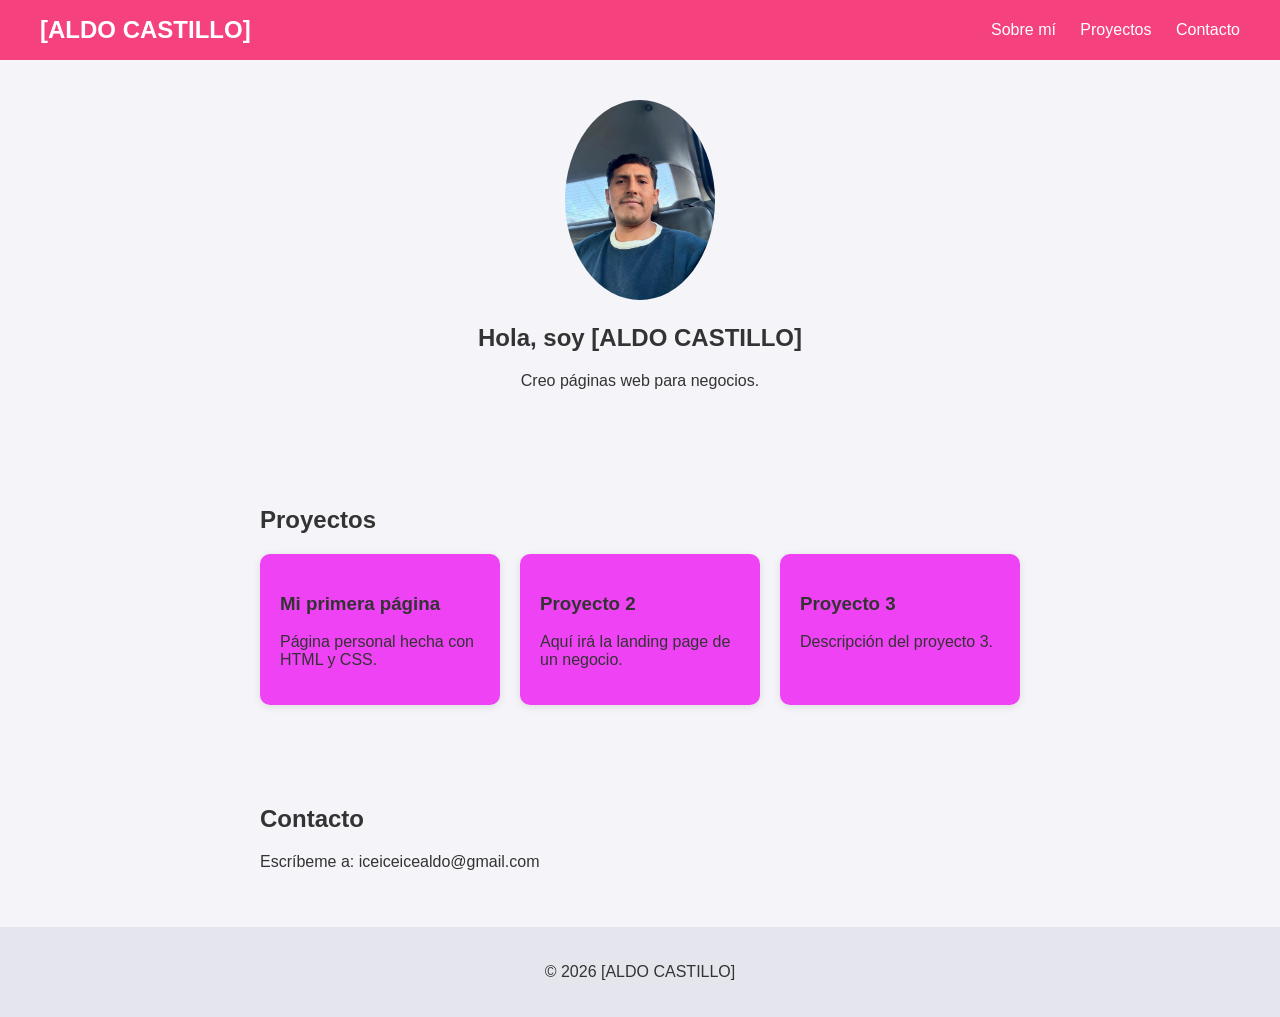
==== index.html @ c1fbe322 "Primera versión de mi portafolio" ====
<!DOCTYPE html>
<html lang="es">
<head>
  <meta charset="UTF-8">
  <meta name="viewport" content="width=device-width, initial-scale=1.0">
  <title>Mi portafolio</title>
  <link rel="stylesheet" href="style.css">
</head>
<body>

  <header>
    <h2 class="logo">[ALDO CASTILLO]</h2>
    <nav>
      <a href="#sobre-mi">Sobre mí</a>
      <a href="#proyectos">Proyectos</a>
      <a href="#contacto">Contacto</a>
    </nav>
  </header>

  <main>
    <section id="sobre-mi">
      <img src="foto.jpeg" alt="Foto de perfil">
      <h1>Hola, soy [ALDO CASTILLO]</h1>
      <p>Creo páginas web para negocios.</p>
    </section>

    <section id="proyectos">
      <h2>Proyectos</h2>
      <div class="tarjetas">
        <div class="tarjeta">
          <h3>Mi primera página</h3>
          <p>Página personal hecha con HTML y CSS.</p>
        </div>
        <div class="tarjeta">
          <h3>Proyecto 2</h3>
          <p>Aquí irá la landing page de un negocio.</p>
        </div>
        <div class="tarjeta">
          <h3>Proyecto 3</h3>
          <p>Descripción del proyecto 3.</p>
      </div>
    </section>

    <section id="contacto">
      <h2>Contacto</h2>
      <p>Escríbeme a: iceiceicealdo@gmail.com</p>
    </section>
  </main>

  <footer>
    <p>© 2026 [ALDO CASTILLO]</p>
  </footer>

</body>
</html>
---- style.css ----
* {
  box-sizing: border-box;
}

html {
  scroll-behavior: smooth;
}

body {
  font-family: Arial, sans-serif;
  background-color: #f4f4f9;
  color: #333333;
  margin: 0;
}

header {
  display: flex;
  justify-content: space-between;
  align-items: center;
  background-color: #f5427e;
  padding: 16px 40px;
}

.logo {
  color: white;
  margin: 0;
}

nav a {
  color: white;
  text-decoration: none;
  margin-left: 20px;
}

nav a:hover {
  text-decoration: underline;
}

section {
  max-width: 800px;
  margin: 0 auto;
  padding: 40px 20px;
}

#sobre-mi {
  text-align: center;
}

img {
  width: 150px;
  border-radius: 50%;
}

.tarjetas {
  display: flex;
  gap: 20px;
  flex-wrap: wrap;
}

.tarjeta {
  flex: 1 1 200px;
  background-color: #ef42f5;
  padding: 20px;
  border-radius: 10px;
  box-shadow: 0 2px 8px rgba(0, 0, 0, 0.1);
}

footer {
  text-align: center;
  padding: 20px;
  background-color: #e5e5ee;
}
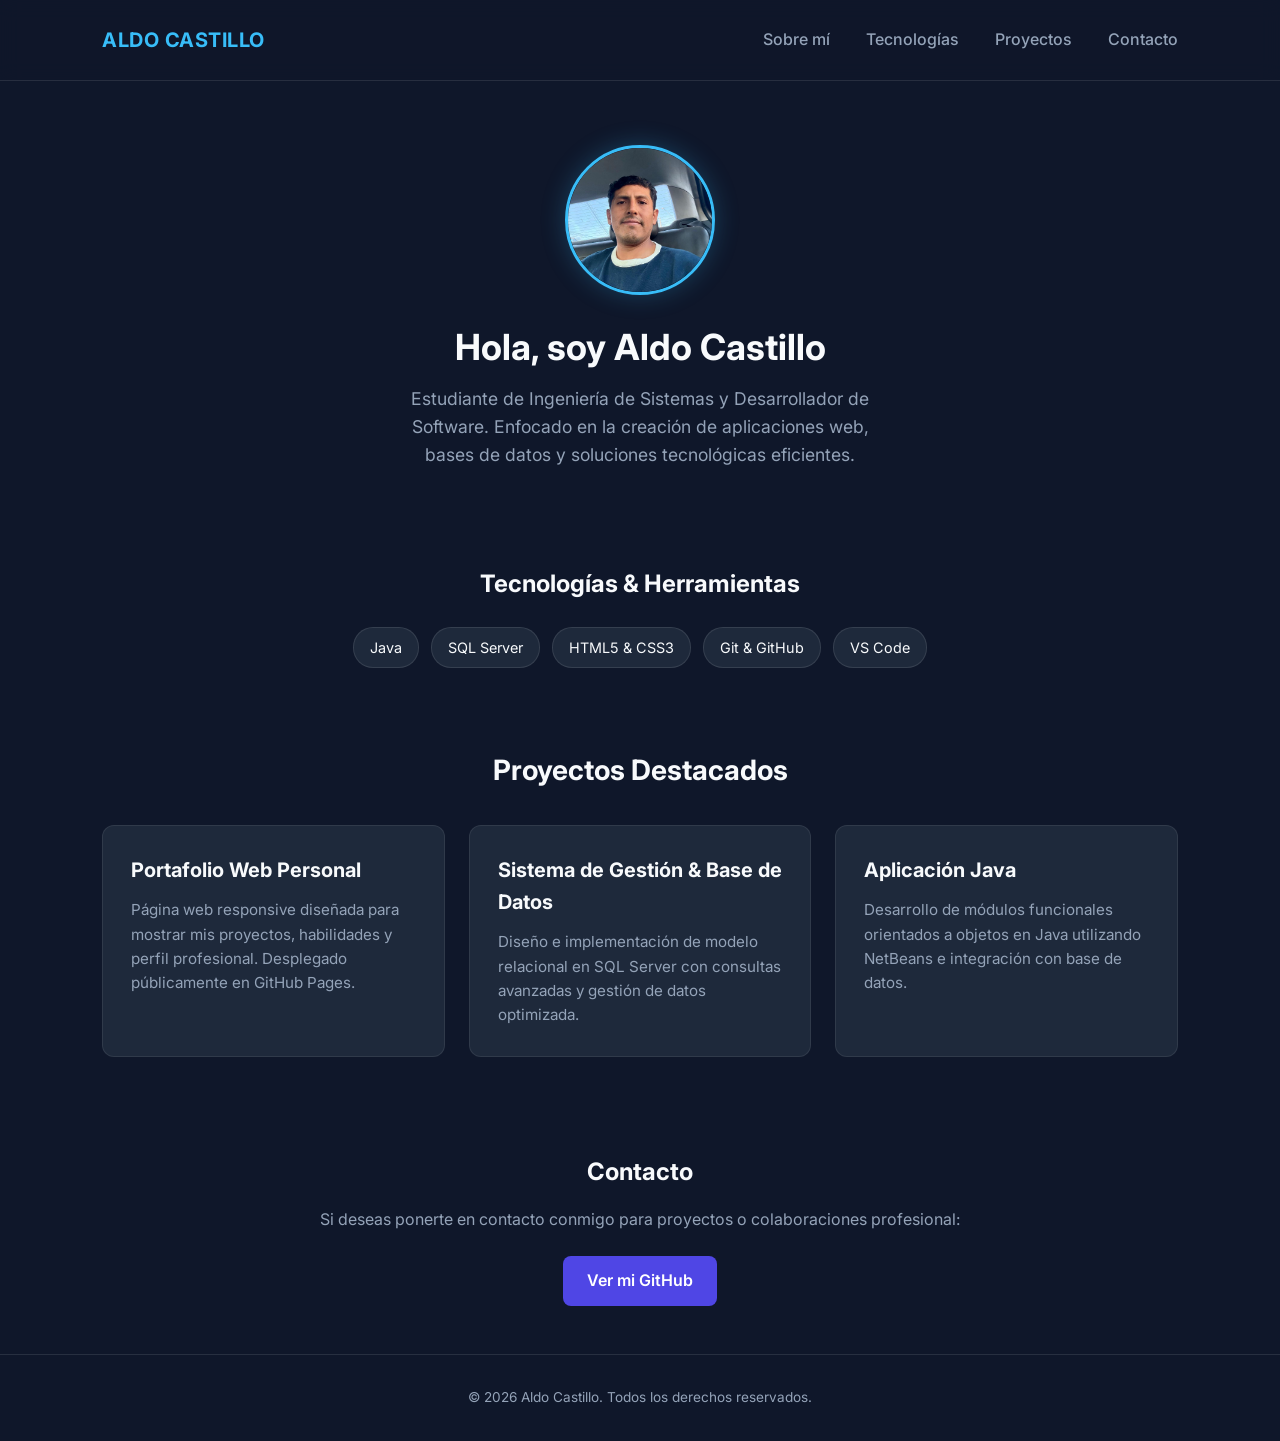
==== commit 27103887: "Estructura profesional de contenido protegida" ====
--- a/index.html
+++ b/index.html
@@ -1,55 +1,73 @@
 <!DOCTYPE html>
 <html lang="es">
 <head>
-  <meta charset="UTF-8">
-  <meta name="viewport" content="width=device-width, initial-scale=1.0">
-  <title>Mi portafolio</title>
-  <link rel="stylesheet" href="style.css">
+    <meta charset="UTF-8">
+    <meta name="viewport" content="width=device-width, initial-scale=1.0">
+    <title>Aldo Castillo | Portafolio Profesional</title>
+    <link rel="stylesheet" href="style.css">
 </head>
 <body>
 
-  <header>
-    <h2 class="logo">[ALDO CASTILLO]</h2>
-    <nav>
-      <a href="#sobre-mi">Sobre mí</a>
-      <a href="#proyectos">Proyectos</a>
-      <a href="#contacto">Contacto</a>
-    </nav>
-  </header>
+    <!-- Encabezado y Navegación -->
+    <header>
+        <div class="logo">ALDO CASTILLO</div>
+        <nav>
+            <a href="#sobre-mi">Sobre mí</a>
+            <a href="#tecnologias">Tecnologías</a>
+            <a href="#proyectos">Proyectos</a>
+            <a href="#contacto">Contacto</a>
+        </nav>
+    </header>
 
-  <main>
-    <section id="sobre-mi">
-      <img src="foto.jpeg" alt="Foto de perfil">
-      <h1>Hola, soy [ALDO CASTILLO]</h1>
-      <p>Creo páginas web para negocios.</p>
+    <!-- Sección Principal / Bienvenida -->
+    <section id="sobre-mi" class="hero">
+        <img src="foto.jpeg" alt="Foto de Aldo Castillo">
+        <h2>Hola, soy Aldo Castillo</h2>
+        <p>Estudiante de Ingeniería de Sistemas y Desarrollador de Software. Enfocado en la creación de aplicaciones web, bases de datos y soluciones tecnológicas eficientes.</p>
     </section>
 
-    <section id="proyectos">
-      <h2>Proyectos</h2>
-      <div class="tarjetas">
-        <div class="tarjeta">
-          <h3>Mi primera página</h3>
-          <p>Página personal hecha con HTML y CSS.</p>
+    <!-- Sección Habilidades y Tecnologías -->
+    <section id="tecnologias" style="padding: 2rem 8%; text-align: center;">
+        <h3 style="margin-bottom: 1.5rem; font-size: 1.5rem;">Tecnologías & Herramientas</h3>
+        <div style="display: flex; flex-wrap: wrap; justify-content: center; gap: 0.75rem;">
+            <span style="background: #1E293B; padding: 0.5rem 1rem; border-radius: 20px; font-size: 0.9rem; border: 1px solid rgba(255,255,255,0.1);">Java</span>
+            <span style="background: #1E293B; padding: 0.5rem 1rem; border-radius: 20px; font-size: 0.9rem; border: 1px solid rgba(255,255,255,0.1);">SQL Server</span>
+            <span style="background: #1E293B; padding: 0.5rem 1rem; border-radius: 20px; font-size: 0.9rem; border: 1px solid rgba(255,255,255,0.1);">HTML5 & CSS3</span>
+            <span style="background: #1E293B; padding: 0.5rem 1rem; border-radius: 20px; font-size: 0.9rem; border: 1px solid rgba(255,255,255,0.1);">Git & GitHub</span>
+            <span style="background: #1E293B; padding: 0.5rem 1rem; border-radius: 20px; font-size: 0.9rem; border: 1px solid rgba(255,255,255,0.1);">VS Code</span>
         </div>
-        <div class="tarjeta">
-          <h3>Proyecto 2</h3>
-          <p>Aquí irá la landing page de un negocio.</p>
-        </div>
-        <div class="tarjeta">
-          <h3>Proyecto 3</h3>
-          <p>Descripción del proyecto 3.</p>
-      </div>
     </section>
 
-    <section id="contacto">
-      <h2>Contacto</h2>
-      <p>Escríbeme a: iceiceicealdo@gmail.com</p>
+    <!-- Sección de Proyectos -->
+    <section id="proyectos" class="proyectos-container">
+        <h3>Proyectos Destacados</h3>
+        <div class="grid-proyectos">
+            <div class="card">
+                <h4>Portafolio Web Personal</h4>
+                <p>Página web responsive diseñada para mostrar mis proyectos, habilidades y perfil profesional. Desplegado públicamente en GitHub Pages.</p>
+            </div>
+            <div class="card">
+                <h4>Sistema de Gestión & Base de Datos</h4>
+                <p>Diseño e implementación de modelo relacional en SQL Server con consultas avanzadas y gestión de datos optimizada.</p>
+            </div>
+            <div class="card">
+                <h4>Aplicación Java</h4>
+                <p>Desarrollo de módulos funcionales orientados a objetos en Java utilizando NetBeans e integración con base de datos.</p>
+            </div>
+        </div>
     </section>
-  </main>
 
-  <footer>
-    <p>© 2026 [ALDO CASTILLO]</p>
-  </footer>
+    <!-- Sección de Contacto (Protegiendo tu Privacidad) -->
+    <section id="contacto" style="padding: 3rem 8%; text-align: center;">
+        <h3 style="margin-bottom: 1rem; font-size: 1.5rem;">Contacto</h3>
+        <p style="color: var(--text-secondary); margin-bottom: 1.5rem;">Si deseas ponerte en contacto conmigo para proyectos o colaboraciones profesional:</p>
+        <a href="https://github.com/iceiceicealdo-art" target="_blank" style="display: inline-block; background-color: var(--primary); color: white; padding: 0.75rem 1.5rem; border-radius: 8px; text-decoration: none; font-weight: 600;">Ver mi GitHub</a>
+    </section>
+
+    <!-- Pie de página -->
+    <footer style="text-align: center; padding: 2rem; border-top: 1px solid rgba(255,255,255,0.1); color: var(--text-secondary); font-size: 0.85rem;">
+        <p>&copy; 2026 Aldo Castillo. Todos los derechos reservados.</p>
+    </footer>
 
 </body>
 </html>
--- a/style.css
+++ b/style.css
@@ -1,72 +1,147 @@
-* {
-  box-sizing: border-box;
+/* Importar fuente moderna desde Google Fonts */
+@import url('https://fonts.googleapis.com/css2?family=Inter:wght@300;400;600;700&display=swap');
+
+:root {
+    --primary: #4F46E5;        /* Azul violeta moderno */
+    --primary-hover: #4338CA;  /* Tono más oscuro al pasar el cursor */
+    --bg-main: #0F172A;        /* Fondo oscuro elegante */
+    --bg-card: #1E293B;        /* Fondo de las tarjetas de proyectos */
+    --text-primary: #F8FAFC;   /* Texto principal claro */
+    --text-secondary: #94A3B8; /* Texto secundario suave */
+    --accent: #38BDF8;        /* Azul cian para detalles destacados */
 }
 
-html {
-  scroll-behavior: smooth;
+* {
+    margin: 0;
+    padding: 0;
+    box-sizing: border-box;
+    font-family: 'Inter', system-ui, -apple-system, sans-serif;
 }
 
 body {
-  font-family: Arial, sans-serif;
-  background-color: #f4f4f9;
-  color: #333333;
-  margin: 0;
+    background-color: var(--bg-main);
+    color: var(--text-primary);
+    line-height: 1.6;
 }
 
+/* Header & Navegación */
 header {
-  display: flex;
-  justify-content: space-between;
-  align-items: center;
-  background-color: #f5427e;
-  padding: 16px 40px;
+    display: flex;
+    justify-content: space-between;
+    align-items: center;
+    padding: 1.5rem 8%;
+    background-color: rgba(15, 23, 42, 0.8);
+    backdrop-filter: blur(10px);
+    position: sticky;
+    top: 0;
+    z-index: 100;
+    border-bottom: 1px solid rgba(255, 255, 255, 0.1);
 }
 
-.logo {
-  color: white;
-  margin: 0;
+header h1, header .logo {
+    font-size: 1.25rem;
+    font-weight: 700;
+    color: var(--accent);
+    letter-spacing: 0.5px;
 }
 
 nav a {
-  color: white;
-  text-decoration: none;
-  margin-left: 20px;
+    color: var(--text-secondary);
+    text-decoration: none;
+    margin-left: 2rem;
+    font-weight: 500;
+    transition: color 0.3s ease;
 }
 
 nav a:hover {
-  text-decoration: underline;
+    color: var(--text-primary);
 }
 
-section {
-  max-width: 800px;
-  margin: 0 auto;
-  padding: 40px 20px;
+/* Sección Principal / Hero */
+.hero, section:first-of-type {
+    display: flex;
+    flex-direction: column;
+    align-items: center;
+    justify-content: center;
+    text-align: center;
+    padding: 4rem 2rem;
 }
 
-#sobre-mi {
-  text-align: center;
+.hero img, img[src*="foto"] {
+    width: 150px;
+    height: 150px;
+    border-radius: 50%;
+    object-fit: cover;
+    border: 3px solid var(--accent);
+    box-shadow: 0 0 25px rgba(56, 189, 248, 0.25);
+    margin-bottom: 1.5rem;
 }
 
-img {
-  width: 150px;
-  border-radius: 50%;
+.hero h2, section:first-of-type h2 {
+    font-size: 2.25rem;
+    font-weight: 700;
+    margin-bottom: 0.5rem;
 }
 
-.tarjetas {
-  display: flex;
-  gap: 20px;
-  flex-wrap: wrap;
+.hero p, section:first-of-type p {
+    color: var(--text-secondary);
+    font-size: 1.1rem;
+    max-width: 500px;
 }
 
-.tarjeta {
-  flex: 1 1 200px;
-  background-color: #ef42f5;
-  padding: 20px;
-  border-radius: 10px;
-  box-shadow: 0 2px 8px rgba(0, 0, 0, 0.1);
+/* Sección Proyectos */
+#proyectos, .proyectos-container {
+    padding: 3rem 8%;
 }
 
-footer {
-  text-align: center;
-  padding: 20px;
-  background-color: #e5e5ee;
+#proyectos h3, .proyectos-container h2 {
+    font-size: 1.75rem;
+    margin-bottom: 2rem;
+    color: var(--text-primary);
+    text-align: center;
+}
+
+/* Grid de tarjetas */
+.grid-proyectos, section#proyectos > div {
+    display: grid;
+    grid-template-columns: repeat(auto-fit, minmax(280px, 1fr));
+    gap: 1.5rem;
+}
+
+/* Estilo individual de tarjeta */
+.card, .grid-proyectos > div, section#proyectos > div > div {
+    background-color: var(--bg-card);
+    border: 1px solid rgba(255, 255, 255, 0.08);
+    border-radius: 12px;
+    padding: 1.75rem;
+    transition: transform 0.3s ease, box-shadow 0.3s ease;
+}
+
+.card:hover, .grid-proyectos > div:hover {
+    transform: translateY(-5px);
+    box-shadow: 0 10px 20px rgba(0, 0, 0, 0.4);
+    border-color: var(--primary);
+}
+
+.card h4, .card h3 {
+    color: var(--text-primary);
+    font-size: 1.25rem;
+    margin-bottom: 0.75rem;
+}
+
+.card p {
+    color: var(--text-secondary);
+    font-size: 0.95rem;
+}
+
+/* Adaptación para pantallas móviles */
+@media (max-width: 768px) {
+    header {
+        flex-direction: column;
+        gap: 1rem;
+    }
+    
+    nav a {
+        margin: 0 0.75rem;
+    }
 }
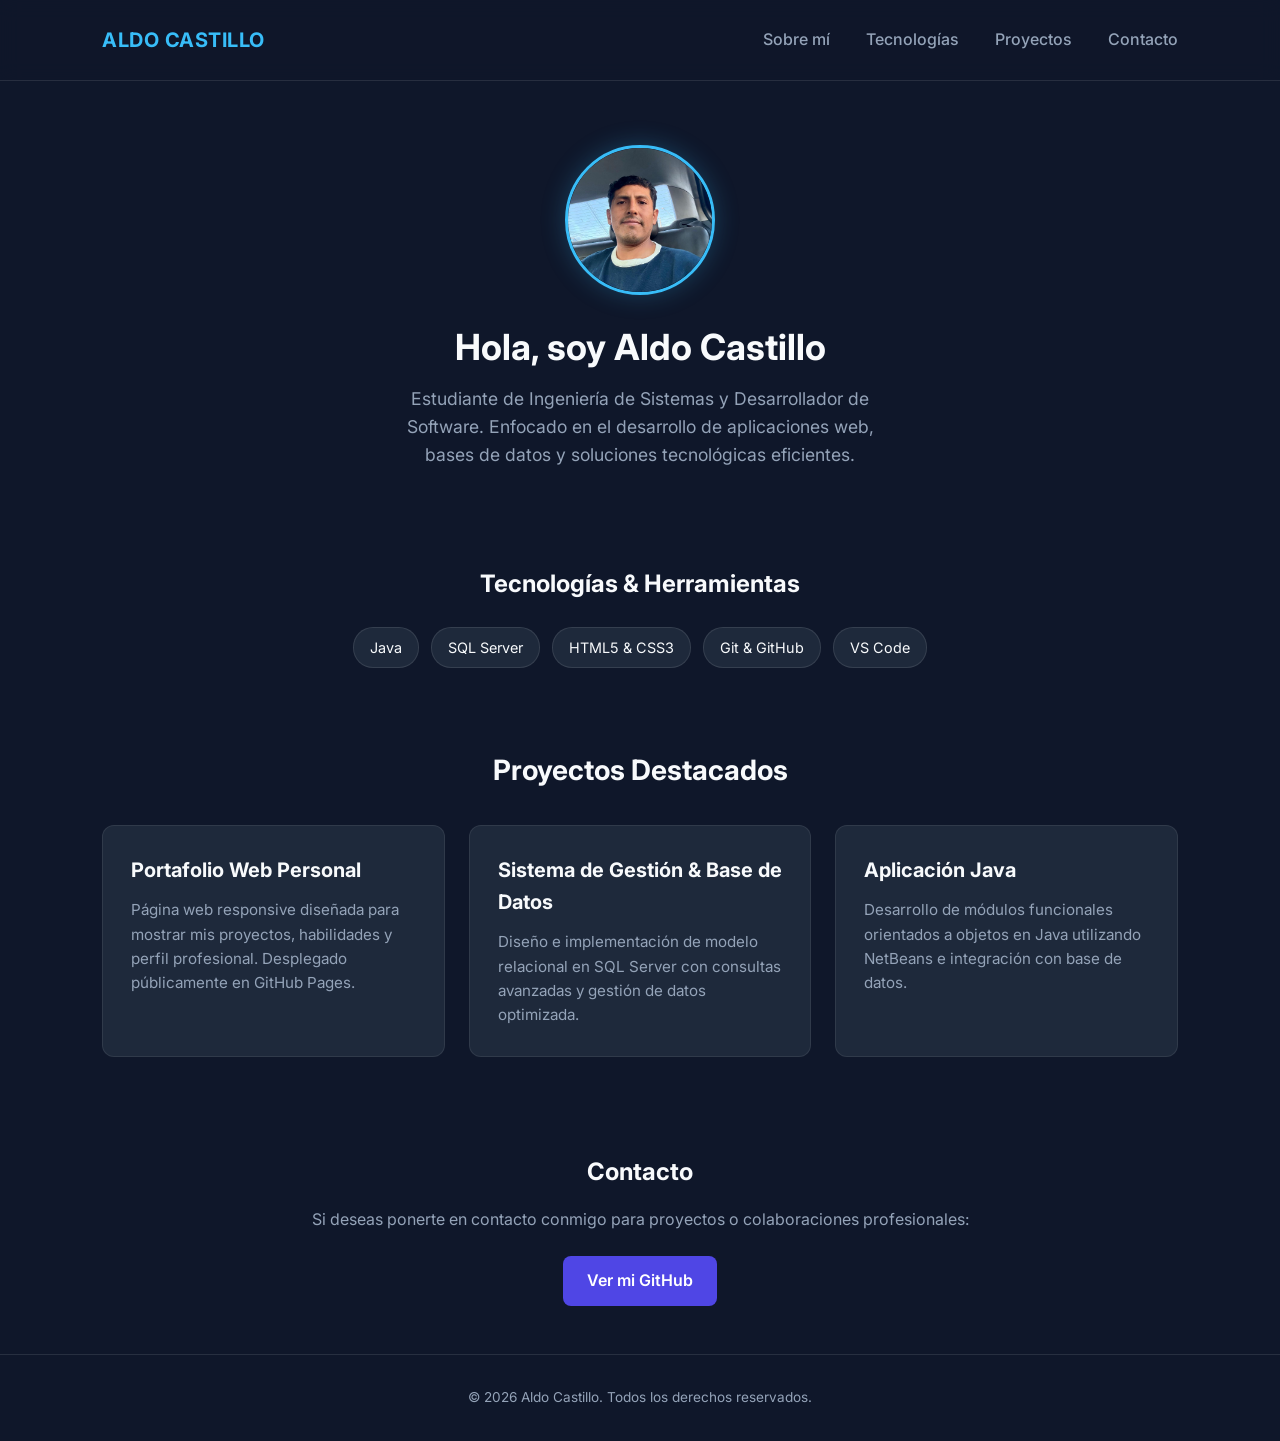
==== commit 7a35a580: "Eliminar corchetes y proteger correo personal" ====
--- a/index.html
+++ b/index.html
@@ -3,7 +3,7 @@
 <head>
     <meta charset="UTF-8">
     <meta name="viewport" content="width=device-width, initial-scale=1.0">
-    <title>Aldo Castillo | Portafolio Profesional</title>
+    <title>Aldo Castillo | Portafolio</title>
     <link rel="stylesheet" href="style.css">
 </head>
 <body>
@@ -19,14 +19,14 @@
         </nav>
     </header>
 
-    <!-- Sección Principal / Bienvenida -->
+    <!-- Sección Principal -->
     <section id="sobre-mi" class="hero">
         <img src="foto.jpeg" alt="Foto de Aldo Castillo">
         <h2>Hola, soy Aldo Castillo</h2>
-        <p>Estudiante de Ingeniería de Sistemas y Desarrollador de Software. Enfocado en la creación de aplicaciones web, bases de datos y soluciones tecnológicas eficientes.</p>
+        <p>Estudiante de Ingeniería de Sistemas y Desarrollador de Software. Enfocado en el desarrollo de aplicaciones web, bases de datos y soluciones tecnológicas eficientes.</p>
     </section>
 
-    <!-- Sección Habilidades y Tecnologías -->
+    <!-- Sección Tecnologías -->
     <section id="tecnologias" style="padding: 2rem 8%; text-align: center;">
         <h3 style="margin-bottom: 1.5rem; font-size: 1.5rem;">Tecnologías & Herramientas</h3>
         <div style="display: flex; flex-wrap: wrap; justify-content: center; gap: 0.75rem;">
@@ -38,7 +38,7 @@
         </div>
     </section>
 
-    <!-- Sección de Proyectos -->
+    <!-- Sección Proyectos -->
     <section id="proyectos" class="proyectos-container">
         <h3>Proyectos Destacados</h3>
         <div class="grid-proyectos">
@@ -57,10 +57,10 @@
         </div>
     </section>
 
-    <!-- Sección de Contacto (Protegiendo tu Privacidad) -->
+    <!-- Sección Contacto (Protegiendo tu Privacidad) -->
     <section id="contacto" style="padding: 3rem 8%; text-align: center;">
         <h3 style="margin-bottom: 1rem; font-size: 1.5rem;">Contacto</h3>
-        <p style="color: var(--text-secondary); margin-bottom: 1.5rem;">Si deseas ponerte en contacto conmigo para proyectos o colaboraciones profesional:</p>
+        <p style="color: var(--text-secondary); margin-bottom: 1.5rem;">Si deseas ponerte en contacto conmigo para proyectos o colaboraciones profesionales:</p>
         <a href="https://github.com/iceiceicealdo-art" target="_blank" style="display: inline-block; background-color: var(--primary); color: white; padding: 0.75rem 1.5rem; border-radius: 8px; text-decoration: none; font-weight: 600;">Ver mi GitHub</a>
     </section>
 
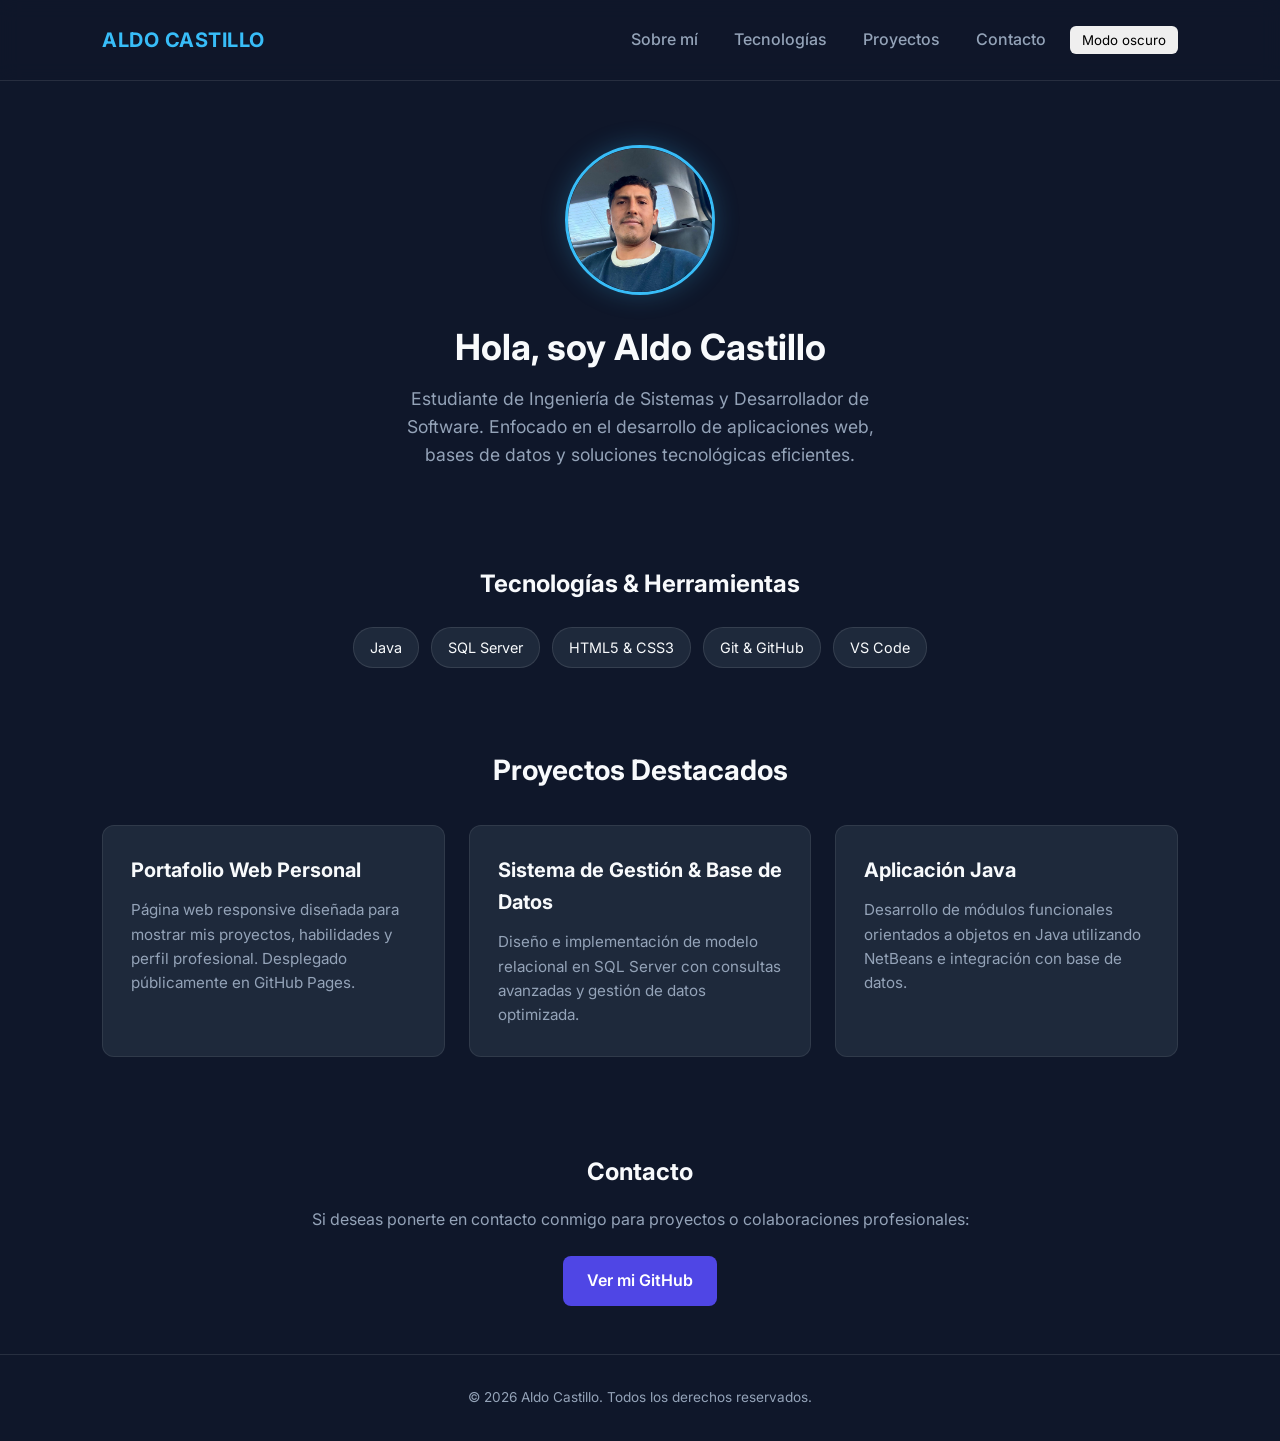
==== commit 9dbba042: "Practica de javaScript con boton de tema" ====
--- a/index.html
+++ b/index.html
@@ -16,6 +16,7 @@
             <a href="#tecnologias">Tecnologías</a>
             <a href="#proyectos">Proyectos</a>
             <a href="#contacto">Contacto</a>
+            <button id="btn-tema">Modo oscuro</button>
         </nav>
     </header>
 
@@ -69,5 +70,8 @@
         <p>&copy; 2026 Aldo Castillo. Todos los derechos reservados.</p>
     </footer>
 
+      <script src="script.js"></script>
+
+
 </body>
 </html>
--- a/style.css
+++ b/style.css
@@ -144,4 +144,21 @@
     nav a {
         margin: 0 0.75rem;
     }
+}
+#btn-tema {
+  margin-left: 20px;
+  padding: 6px 12px;
+  border: none;
+  border-radius: 6px;
+  cursor: pointer;
+}
+
+body.oscuro {
+  background-color: #1e1e2e;
+  color: #f0f0f0;
+}
+
+body.oscuro .tarjeta,
+body.oscuro footer {
+  background-color: #2b2b3d;
 }
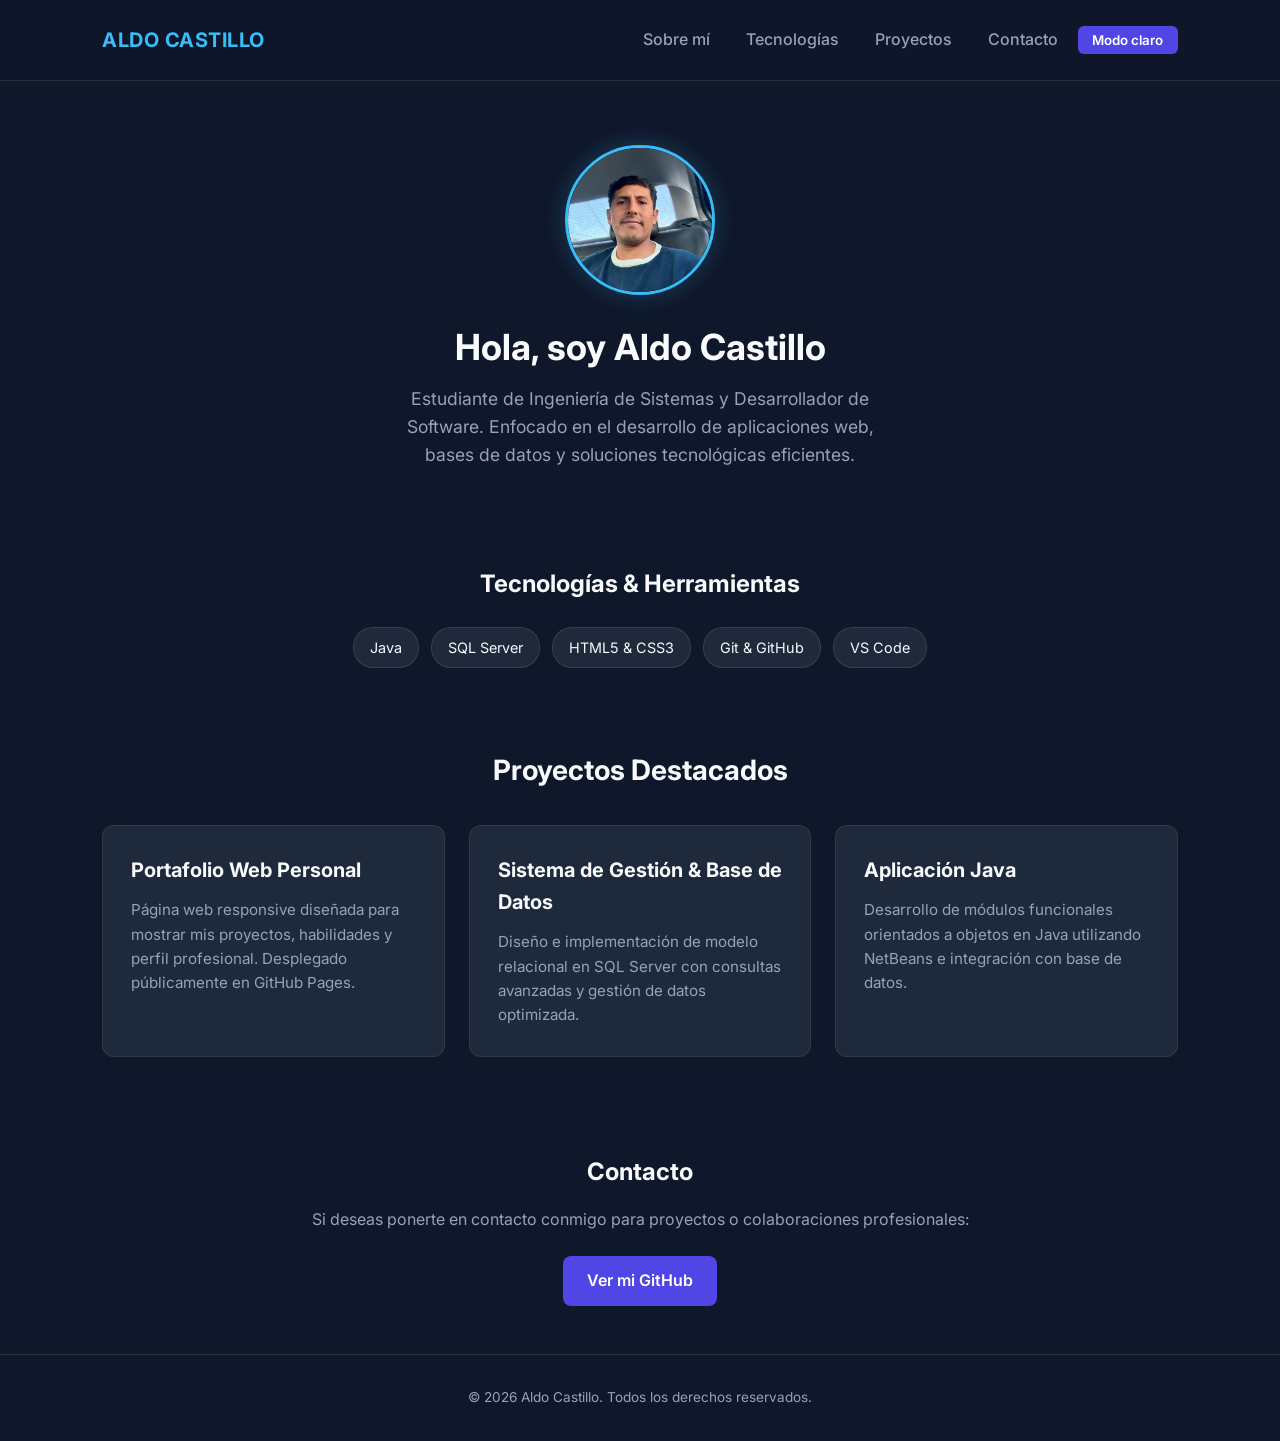
==== commit a610ee1a: "Modo claro completo com prioridad de colores" ====
--- a/index.html
+++ b/index.html
@@ -16,7 +16,7 @@
             <a href="#tecnologias">Tecnologías</a>
             <a href="#proyectos">Proyectos</a>
             <a href="#contacto">Contacto</a>
-            <button id="btn-tema">Modo oscuro</button>
+            <button id="btn-tema">Modo  claro</button>
         </nav>
     </header>
 
--- a/style.css
+++ b/style.css
@@ -145,20 +145,72 @@
         margin: 0 0.75rem;
     }
 }
+/* Estilo del botón en el menú */
 #btn-tema {
-  margin-left: 20px;
-  padding: 6px 12px;
-  border: none;
-  border-radius: 6px;
-  cursor: pointer;
-}
-
-body.oscuro {
-  background-color: #1e1e2e;
-  color: #f0f0f0;
-}
-
-body.oscuro .tarjeta,
-body.oscuro footer {
-  background-color: #2b2b3d;
+    background-color: var(--primary);
+    color: #ffffff;
+    border: none;
+    padding: 0.4rem 0.9rem;
+    border-radius: 6px;
+    cursor: pointer;
+    font-weight: 600;
+    margin-left: 1rem;
+    transition: background-color 0.3s ease;
+}
+
+#btn-tema:hover {
+    background-color: var(--primary-hover);
+}
+
+/* --- MODO CLARO COMPLETO --- */
+body.modo-claro {
+    background-color: #F8FAFC !important;
+    color: #0F172A !important;
+}
+
+/* Cambiar encabezado y navegación */
+body.modo-claro header {
+    background-color: rgba(255, 255, 255, 0.95) !important;
+    border-bottom: 1px solid #E2E8F0 !important;
+}
+
+body.modo-claro nav a {
+    color: #334155 !important;
+}
+
+body.modo-claro nav a:hover {
+    color: #0F172A !important;
+}
+
+/* Cambiar textos de la sección Hero / Sobre mí */
+body.modo-claro .hero h2,
+body.modo-claro h2,
+body.modo-claro h3,
+body.modo-claro h4 {
+    color: #0F172A !important;
+}
+
+body.modo-claro .hero p,
+body.modo-claro p {
+    color: #475569 !important;
+}
+
+/* Cambiar tarjetas de proyectos */
+body.modo-claro .card {
+    background-color: #FFFFFF !important;
+    border: 1px solid #E2E8F0 !important;
+    box-shadow: 0 4px 12px rgba(0, 0, 0, 0.05) !important;
+}
+
+/* Cambiar etiquetas de tecnologías */
+body.modo-claro #tecnologias span {
+    background-color: #E2E8F0 !important;
+    color: #1E293B !important;
+    border: 1px solid #CBD5E1 !important;
+}
+
+/* Cambiar el pie de página */
+body.modo-claro footer {
+    border-top: 1px solid #E2E8F0 !important;
+    color: #64748B !important;
 }
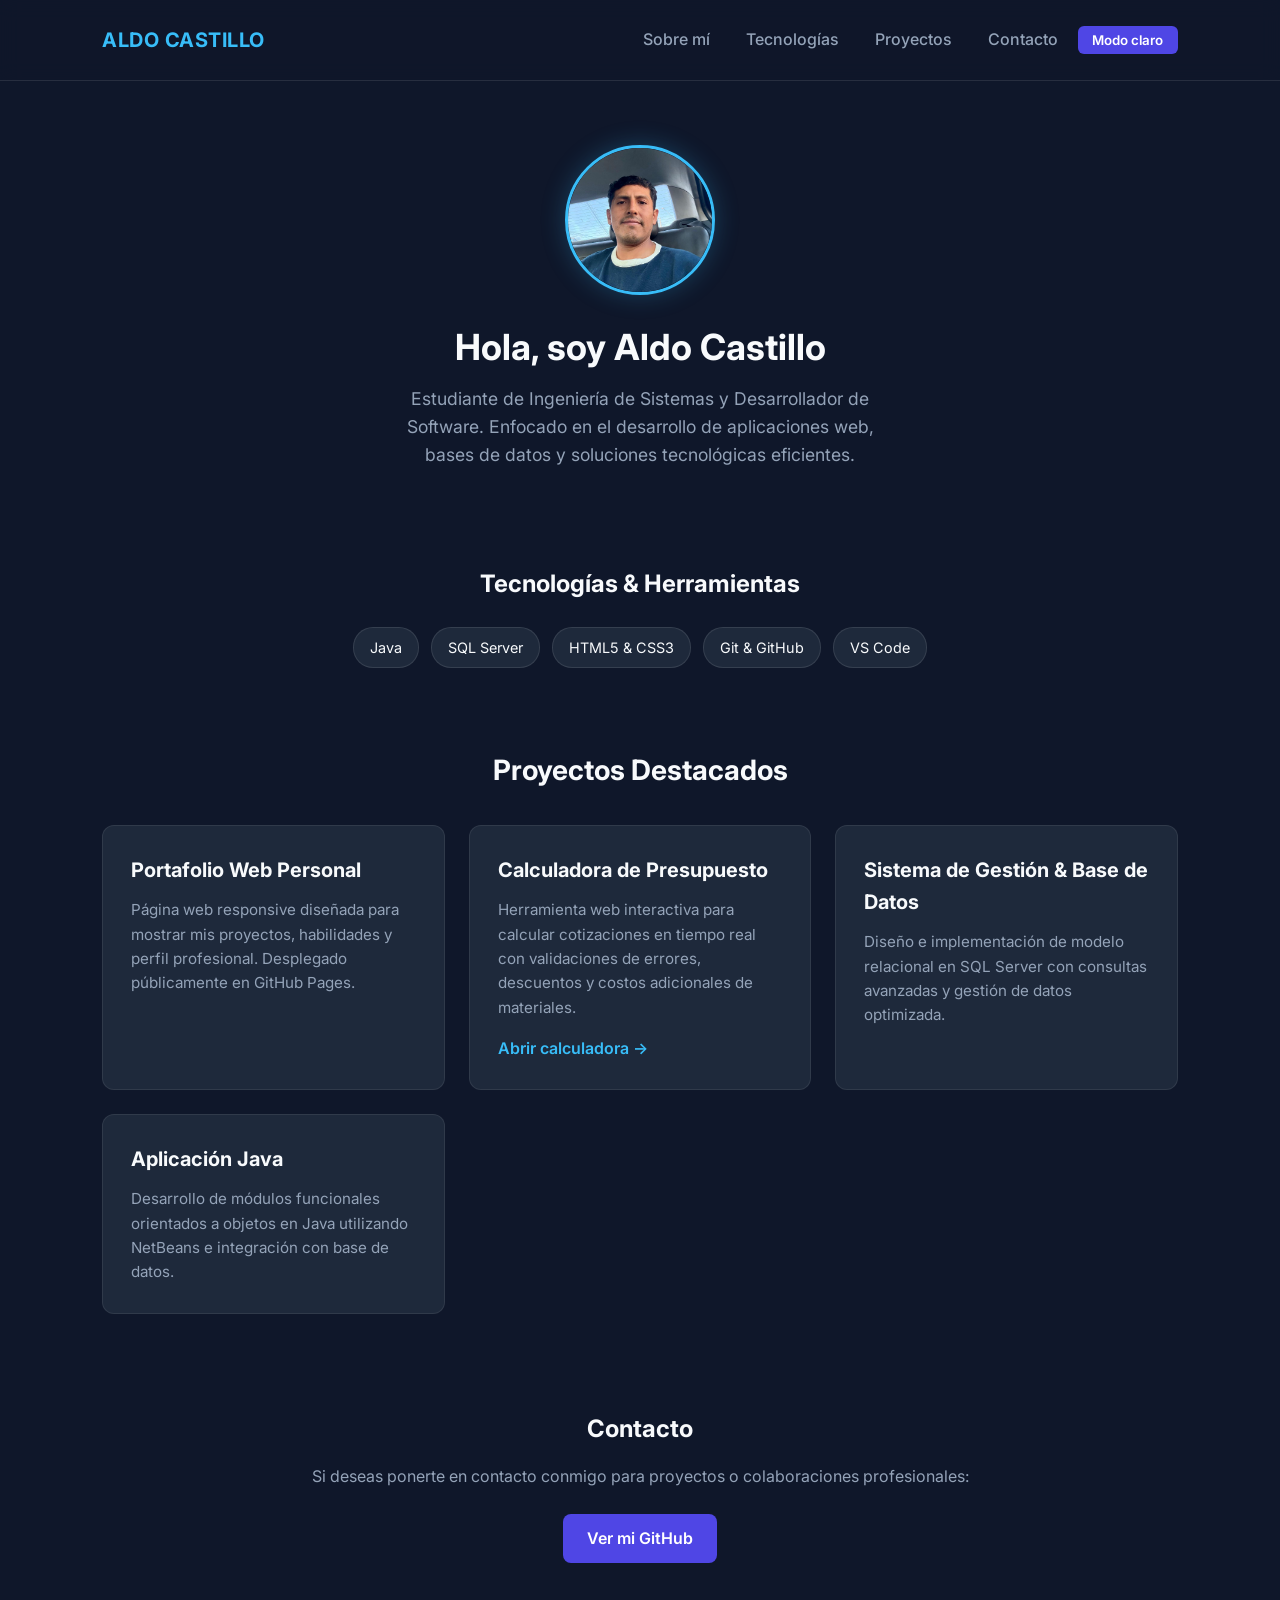
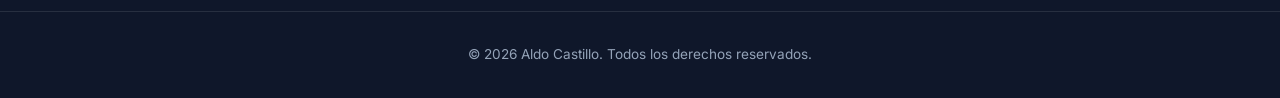
==== commit 5a81159e: "feat: agregar tarjeta y enlace a la calculadora de presupuesto en index.html" ====
--- a/index.html
+++ b/index.html
@@ -47,6 +47,13 @@
                 <h4>Portafolio Web Personal</h4>
                 <p>Página web responsive diseñada para mostrar mis proyectos, habilidades y perfil profesional. Desplegado públicamente en GitHub Pages.</p>
             </div>
+            <a href="./presupuesto/" class="card" style="text-decoration: none; color: inherit; display: flex; flex-direction: column; justify-content: space-between;">
+                <div>
+                    <h4>Calculadora de Presupuesto</h4>
+                    <p>Herramienta web interactiva para calcular cotizaciones en tiempo real con validaciones de errores, descuentos y costos adicionales de materiales.</p>
+                </div>
+                <span class="card-btn" style="display: inline-block; margin-top: 1rem; color: var(--accent); font-weight: 600;">Abrir calculadora &rarr;</span>
+            </a>
             <div class="card">
                 <h4>Sistema de Gestión & Base de Datos</h4>
                 <p>Diseño e implementación de modelo relacional en SQL Server con consultas avanzadas y gestión de datos optimizada.</p>
--- a/style.css
+++ b/style.css
@@ -202,6 +202,10 @@
     box-shadow: 0 4px 12px rgba(0, 0, 0, 0.05) !important;
 }
 
+body.modo-claro a.card .card-btn {
+    color: var(--primary) !important;
+}
+
 /* Cambiar etiquetas de tecnologías */
 body.modo-claro #tecnologias span {
     background-color: #E2E8F0 !important;
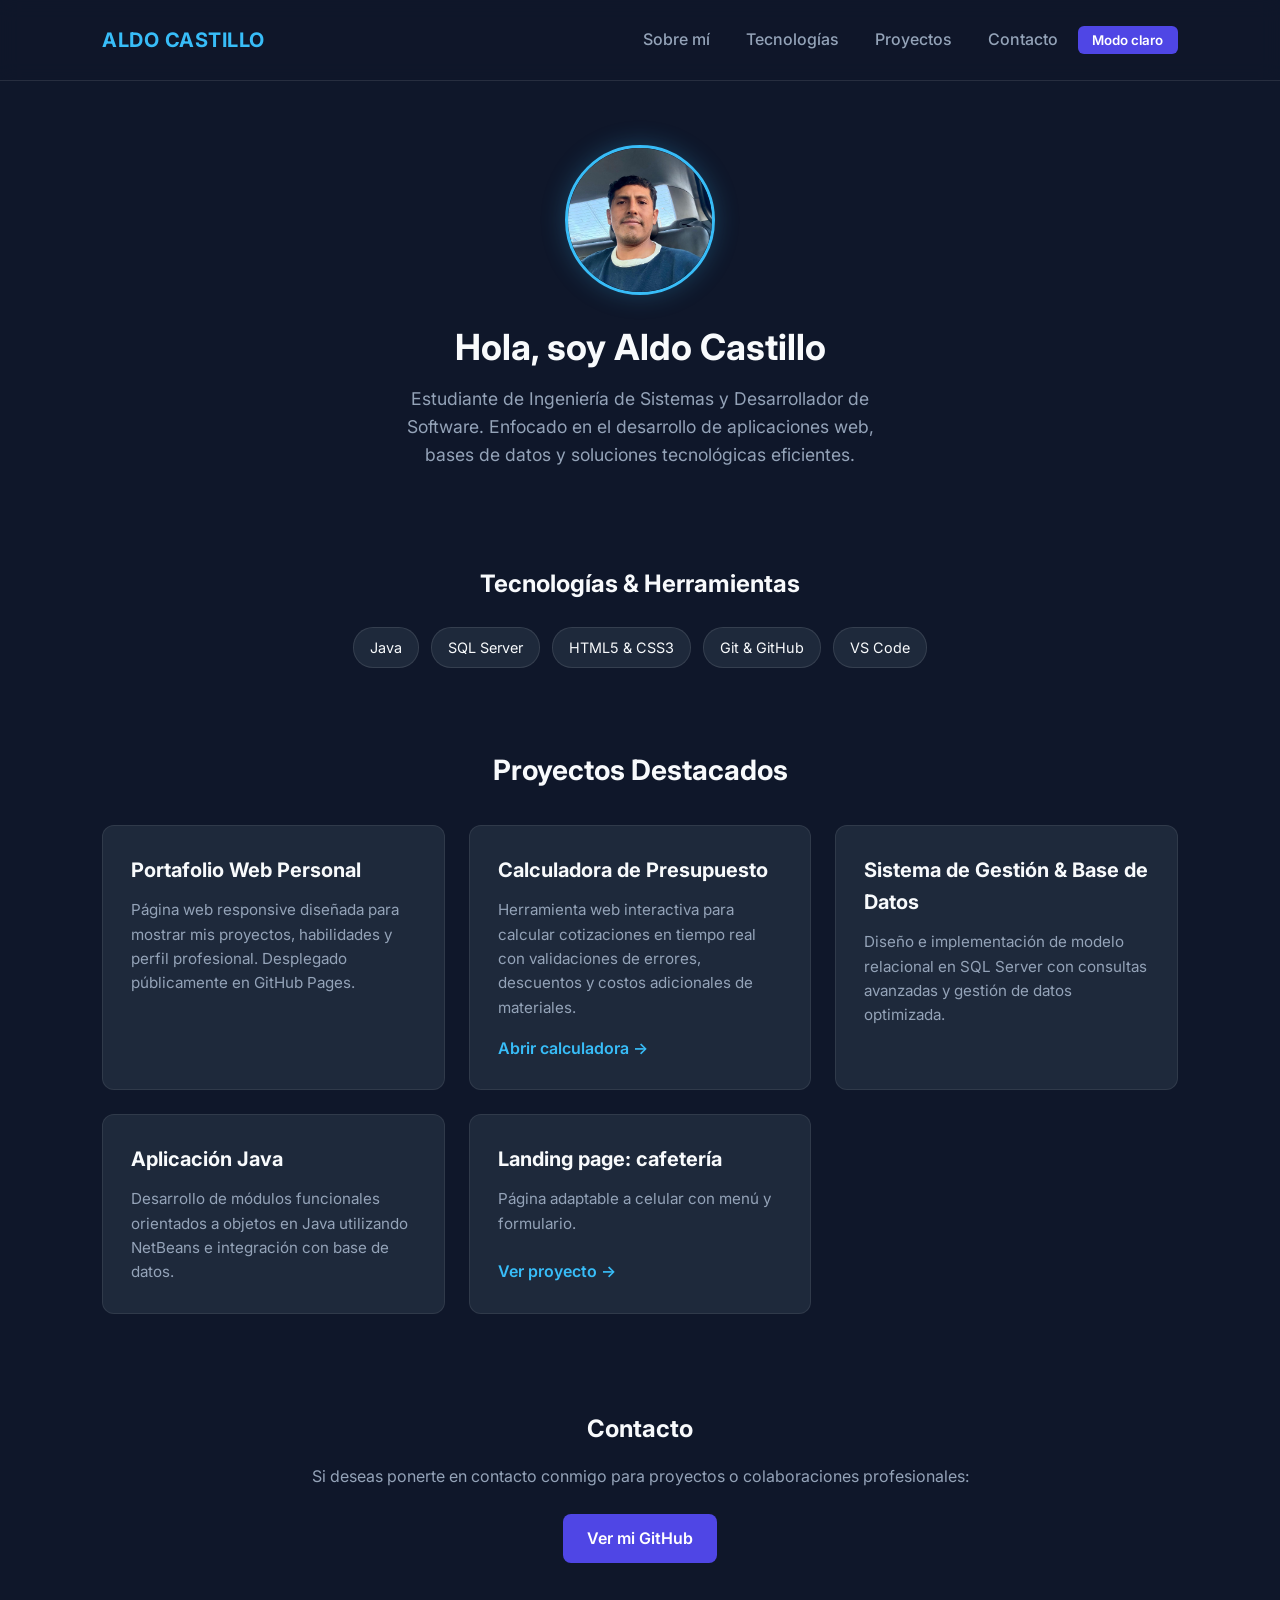
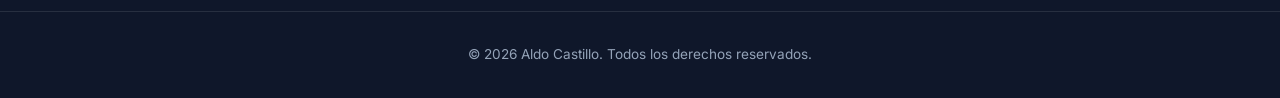
==== commit ba9978fd: "Agrego landing page de cafetería completa y vinculada al portafolio" ====
--- a/index.html
+++ b/index.html
@@ -62,7 +62,15 @@
                 <h4>Aplicación Java</h4>
                 <p>Desarrollo de módulos funcionales orientados a objetos en Java utilizando NetBeans e integración con base de datos.</p>
             </div>
+            <a href="./cafeteria/" class="card" style="text-decoration: none; color: inherit; display: flex; flex-direction: column; justify-content: space-between;">
+                <div>
+                    <h4>Landing page: cafetería</h4>
+                    <p>Página adaptable a celular con menú y formulario.</p>
+                </div>
+                <span class="card-btn" style="display: inline-block; margin-top: 1rem; color: var(--accent); font-weight: 600;">Ver proyecto &rarr;</span>
+            </a>
         </div>
+       
     </section>
 
     <!-- Sección Contacto (Protegiendo tu Privacidad) -->
